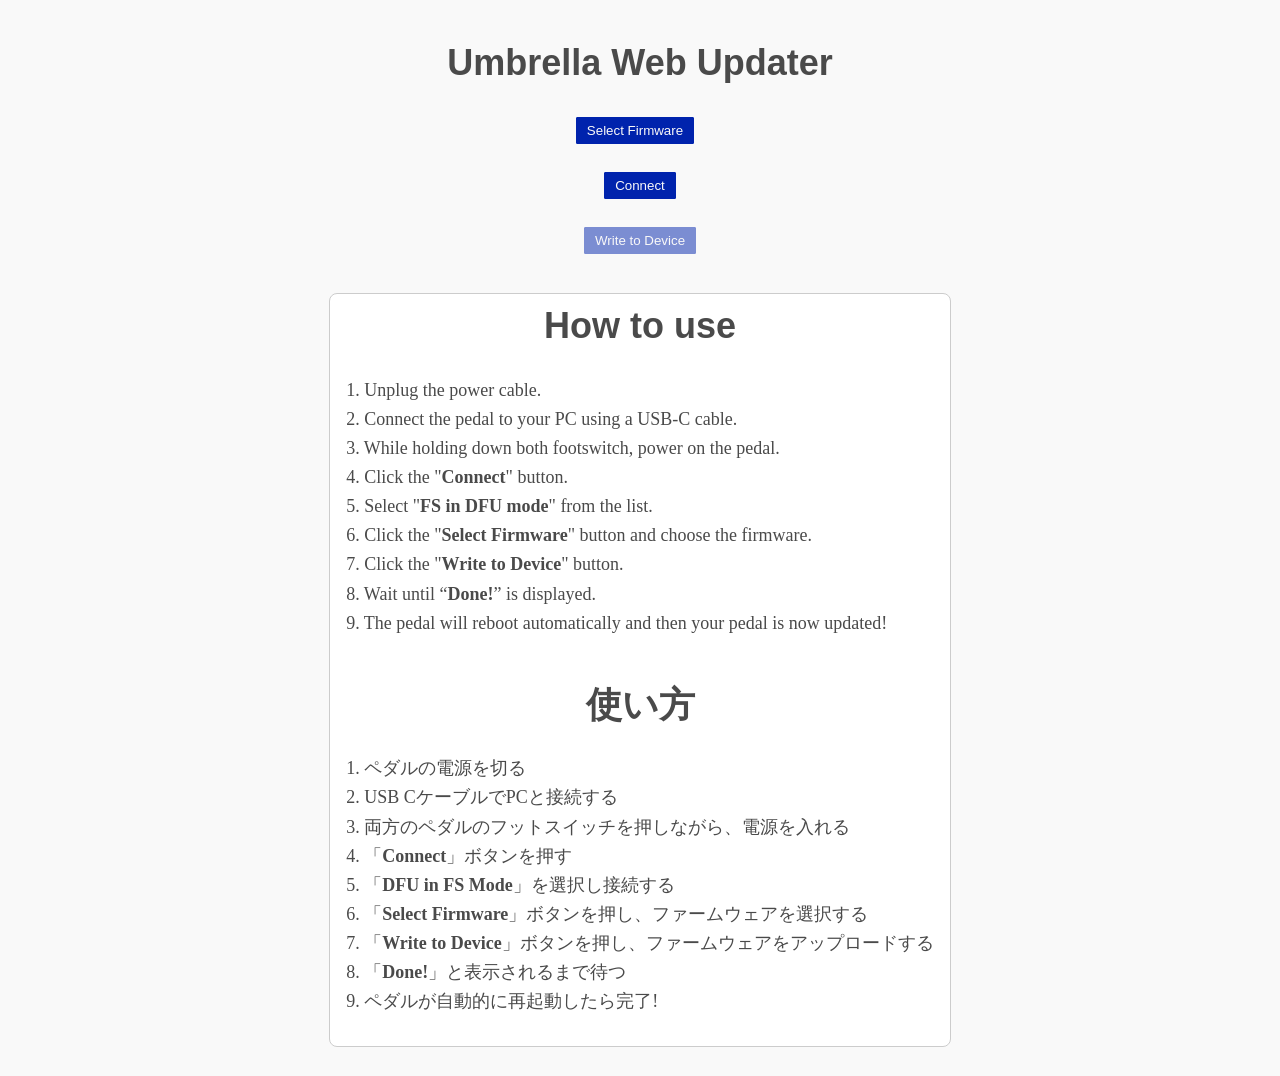
==== index.html @ 56f08927 "Add firmware selection button and enable it before connecting. Update download button state based on" ====
<!DOCTYPE html>
<html>
  <head>
    <meta charset="UTF-8">
    <link rel="stylesheet" type="text/css" href="sakura.css" />
    <link rel="stylesheet" type="text/css" href="custom.css" />
    <title>Umbrella Web Updater</title>
    <script src="dfu-util/dfu.js"></script>
    <script src="dfu-util/dfuse.js"></script>
    <script src="dfu-util/FileSaver.js"></script>
    <script src="dfu-util/dfu-util.js"></script>
    <style>
      p.warning {
        color: red;
      }
      p.error {
        color: red;
        font-weight: bold;
      }
      label.radio {
        display: inline;
      }
      input:invalid {
        color:red;
      }
      body {
        text-align: center;
      }
      #configForm {
        text-align: center;
      }
      #configForm p {
        text-align: center;
      }
      button {
        margin: 5px;
      }
    </style>
  </head>
  <body>
    <h2>Umbrella Web Updater</h2>
    <p>
      <span id="status"></span>
    </p>
    <p style="display: none;">
      <label for="vid">Vendor ID (hex):</label>
      <input list="vendor_ids" type="text" name="vid" id="vid" maxlength="6" size="8" pattern="0x[A-Fa-f0-9]{1,4}"/>
      <datalist id="vendor_ids">
        <option value="0x1209">dapboot DFU bootloader</option>
        <option value="0x0D28">mbed DAPLink</option>
        <option value="0x1EAF">LeafLabs Maple/stm32duino bootloader</option>
      </datalist>
    </p>
    <p>
      <button id="selectFirmware" disabled="true">Select Firmware</button>
      <span id="selectedFirmwareName" style="margin-left: 10px;"></span>
    </p>
    <p>
      <button id="connect">Connect</button>
    </p>
    <dialog id="interfaceDialog" style="display: none;">
      Your device has multiple DFU interfaces. Select one from the list below:
      <form id="interfaceForm" method="dialog">
        <button id="selectInterface" type="submit">Select interface</button>
      </form>
    </dialog>
    <p>
      <div id="usbInfo" style="display: none;"></div>
      <div id="dfuInfo" style="display: none;"></div>
    </p>
    <fieldset style="display: none;">
      <legend>Runtime mode</legend>
      <button id="detach" disabled="none;">Detach DFU</button>
    </fieldset>
    <form id="configForm">
      <label for="transferSize" style="display: none;">Transfer Size:</label>
      <input type="number" name="transferSize" id="transferSize" value="1024" style="display: none;"/>
      <div id="dfuseFields" hidden="true" style="display: none;">
        <label for="dfuseStartAddress" style="display: none;">DfuSe Start Address:</label>
        <input type="text" name="dfuseStartAddress" id="dfuseStartAddress" title="Initial memory address to read/write from (hex)" size="10" pattern="0x[A-Fa-f0-9]+" style="display: none;"/>
        <label for="dfuseUploadSize" style="display: none;">DfuSe Upload Size:</label>
        <input type="number" name="dfuseUploadSize" id="dfuseUploadSize" min="1" style="display: none;"/>
      </div>
      <p style="display: none;">
        <input type="file" id="firmwareFile" name="file" disabled="true"/>
      </p>
      <p>
        <button id="download" disabled="true">Write to Device</button>
      </p>
    <dialog id="firmwareSelectDialog">
      <h2>Select Firmware</h2>
      <div id="firmwareList"></div>
      <form method="dialog">
        <button type="button" id="cancelFirmwareSelect">Cancel</button>
      </form>
    </dialog>
      <div class="log" id="downloadLog"></div>
      <fieldset style="display: none;">
        <legend>Firmware Upload (read from USB device)</legend>
        <p>
          <button id="upload" disabled="true">Upload</button>
        </p>
        <div class="log" id="uploadLog"></div>
      </fieldset>
    </form>
    <div class="howto-box">
      <h2>How to use</h2>
      <p>
        1. Unplug the power cable.<br>
        2. Connect the pedal to your PC using a USB-C cable.<br>
        3. While holding down both footswitch, power on the pedal.<br>
        4. Click the "<strong>Connect</strong>" button.<br>
        5. Select "<strong>FS in DFU mode</strong>" from the list.<br>
        6. Click the "<strong>Select Firmware</strong>" button and choose the firmware.<br>
        7. Click the "<strong>Write to Device</strong>" button.<br>
        8. Wait until “<strong>Done!</strong>” is displayed.<br>
        9. The pedal will reboot automatically and then your pedal is now updated!<br>
        <br>
      <h2>使い方</h2>
        1. ペダルの電源を切る<br>
        2. USB CケーブルでPCと接続する<br>
        3. 両方のペダルのフットスイッチを押しながら、電源を入れる<br>
        4. 「<strong>Connect</strong>」ボタンを押す<br>
        5. 「<strong>DFU in FS Mode</strong>」を選択し接続する<br>
        6. 「<strong>Select Firmware</strong>」ボタンを押し、ファームウェアを選択する<br>
        7. 「<strong>Write to Device</strong>」ボタンを押し、ファームウェアをアップロードする<br>
        8. 「<strong>Done!</strong>」と表示されるまで待つ<br>
        9. ペダルが自動的に再起動したら完了!<br>
      </p>
    </div>
    <h1 style="display: none;">Prerequisites</h1>
    <p style="display: none;">In order to run this demo, you will need:</p>
    <ul style="display: none;">
      <li>
        <p>An up-to-date version of Chrome, at least version 61 or newer</p>
      </li>
      <li>
        <p>A USB DFU class device</p>
        <p>For a WebUSB friendly USB DFU bootloader that can be flashed onto <a href="http://wiki.stm32duino.com/index.php?title=Blue_Pill">inexpensive STM32F103 boards</a>, check out the <a href="https://github.com/devanlai/dapboot">dapboot</a> project.</p>
        <p>Some recent STM32 parts have on-chip USB DfuSe bootloaders that are supported by this site.</p>
      </li>
    <ul>
  </body>
</html>
---- sakura.css ----
/* Sakura.css v1.0.0
 * ================
 * Minimal css theme.
 * Project: https://github.com/oxalorg/sakura
 */
/* Body */
html {
  font-size: 62.5%;
  font-family: serif; }

body {
  font-size: 1.8rem;
  line-height: 1.618;
  max-width: 38em;
  margin: auto;
  color: #4a4a4a;
  background-color: #f9f9f9;
  padding: 13px; }

@media (max-width: 684px) {
  body {
    font-size: 1.53rem; } }
@media (max-width: 382px) {
  body {
    font-size: 1.35rem; } }
h1, h2, h3, h4, h5, h6 {
  line-height: 1.1;
  font-family: Verdana, Geneva, sans-serif;
  font-weight: 700;
  overflow-wrap: break-word;
  word-wrap: break-word;
  -ms-word-break: break-all;
  word-break: break-word;
  -ms-hyphens: auto;
  -moz-hyphens: auto;
  -webkit-hyphens: auto;
  hyphens: auto; }

h1 {
  font-size: 2.35em; }

h2 {
  font-size: 2em; }

h3 {
  font-size: 1.75em; }

h4 {
  font-size: 1.5em; }

h5 {
  font-size: 1.25em; }

h6 {
  font-size: 1em; }

small, sub, sup {
  font-size: 75%; }

hr {
  border-color: #2c8898; }

a {
  text-decoration: none;
  color: #2c8898; }
  a:hover {
    color: #982c61;
    border-bottom: 2px solid #4a4a4a; }

ul {
  padding-left: 1.4em; }

li {
  margin-bottom: 0.4em; }

ul, ol {
    list-style: none;
    padding-left: 0;
  }

blockquote {
  font-style: italic;
  margin-left: 1.5em;
  padding-left: 1em;
  border-left: 3px solid #2c8898; }

img {
  max-width: 100%; }

/* Pre and Code */
pre {
  background-color: #f1f1f1;
  display: block;
  padding: 1em;
  overflow-x: auto; }

code {
  font-size: 0.9em;
  padding: 0 0.5em;
  background-color: #f1f1f1;
  white-space: pre-wrap; }

pre > code {
  padding: 0;
  background-color: transparent;
  white-space: pre; }

/* Tables */
table {
  text-align: justify;
  width: 100%;
  border-collapse: collapse; }

td, th {
  padding: 0.5em;
  border-bottom: 1px solid #f1f1f1; }

/* Buttons, forms and input */
input, textarea {
  border: 1px solid #4a4a4a; }
  input:focus, textarea:focus {
    border: 1px solid #2c8898; }

textarea {
  width: 100%; }

.button, button, input[type="submit"], input[type="reset"], input[type="button"] {
  display: inline-block;
  padding: 5px 10px;
  text-align: center;
  text-decoration: none;
  white-space: nowrap;
  background-color: #0023ad;
  color: #f9f9f9;
  border-radius: 1px;
  border: 1px solid #0023ad;
  cursor: pointer;
  box-sizing: border-box; }
  .button[disabled], button[disabled], input[type="submit"][disabled], input[type="reset"][disabled], input[type="button"][disabled] {
    cursor: default;
    opacity: .5; }
  .button:focus, .button:hover, button:focus, button:hover, input[type="submit"]:focus, input[type="submit"]:hover, input[type="reset"]:focus, input[type="reset"]:hover, input[type="button"]:focus, input[type="button"]:hover {
    background-color: #982c61;
    border-color: #982c61;
    color: #f9f9f9;
    outline: 0; }

textarea, select, input[type] {
  color: #4a4a4a;
  padding: 6px 10px;
  /* The 6px vertically centers text on FF, ignored by Webkit */
  margin-bottom: 10px;
  background-color: #f1f1f1;
  border: 1px solid #f1f1f1;
  border-radius: 4px;
  box-shadow: none;
  box-sizing: border-box; }
  textarea:focus, select:focus, input[type]:focus {
    border: 1px solid #0023ad;
    outline: 0; }

label, legend, fieldset {
  display: block;
  margin-bottom: .5rem;
  font-weight: 600; }
---- custom.css ----
.howto-box {
  background:#ffffff;
  display: inline-block;
  border: 1px solid #ccc;
  border-radius: 8px;
  padding: 12px 16px;
  margin: 16px auto;
  text-align: left;
  max-width: 640px;
}

.howto-box h2 {
  margin-top: 0;
  text-align: center;
}
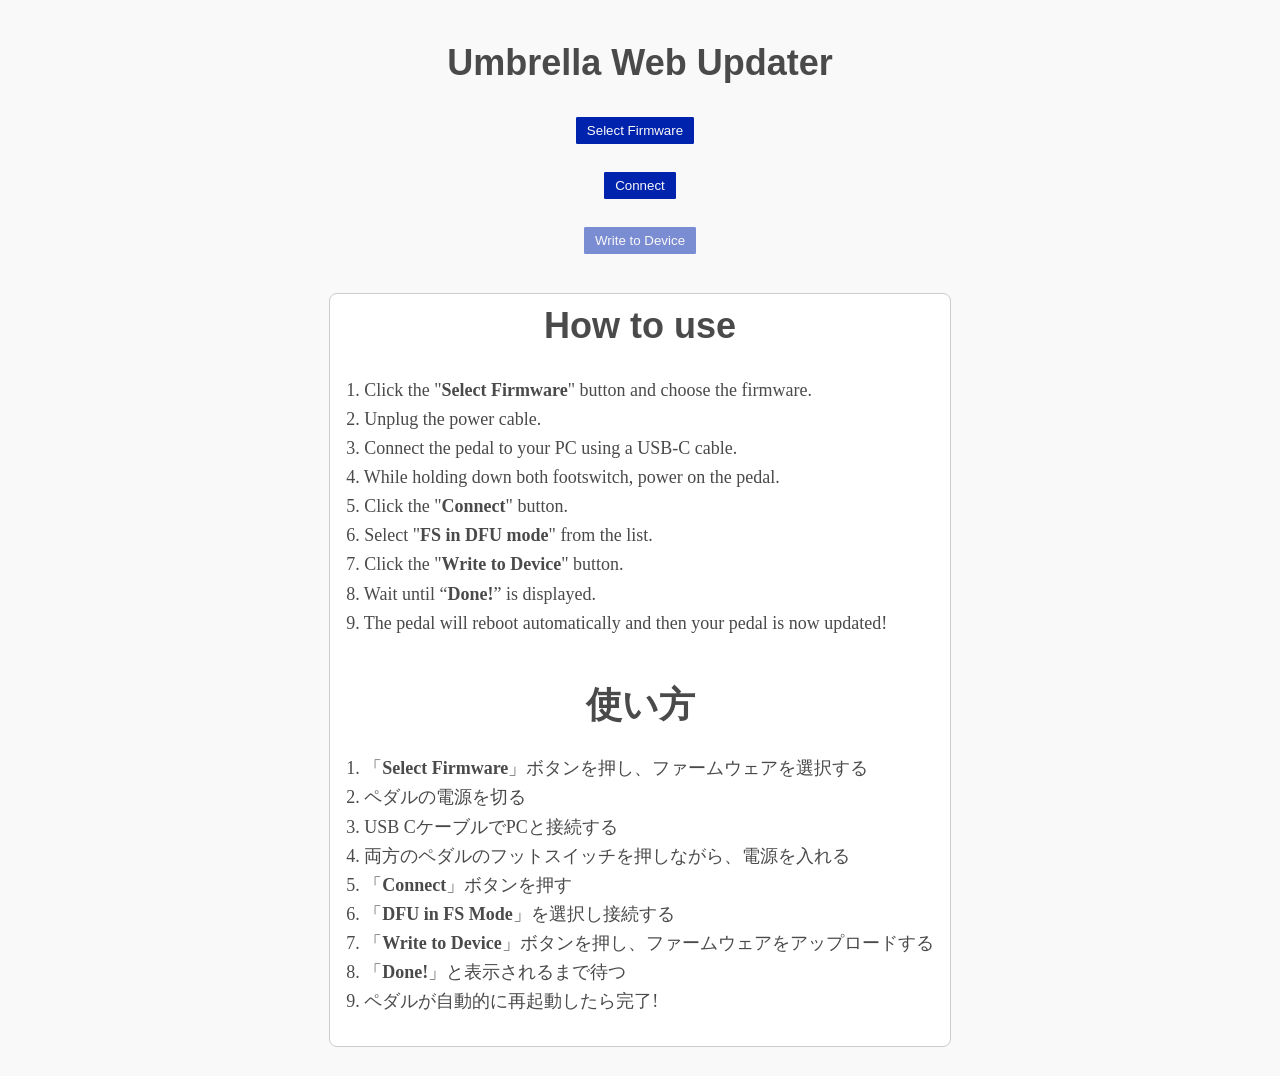
==== commit 296fcf3d: "文章も合わせて変更" ====
--- a/index.html
+++ b/index.html
@@ -106,23 +106,23 @@
     <div class="howto-box">
       <h2>How to use</h2>
       <p>
-        1. Unplug the power cable.<br>
-        2. Connect the pedal to your PC using a USB-C cable.<br>
-        3. While holding down both footswitch, power on the pedal.<br>
-        4. Click the "<strong>Connect</strong>" button.<br>
-        5. Select "<strong>FS in DFU mode</strong>" from the list.<br>
-        6. Click the "<strong>Select Firmware</strong>" button and choose the firmware.<br>
+        1. Click the "<strong>Select Firmware</strong>" button and choose the firmware.<br>
+        2. Unplug the power cable.<br>
+        3. Connect the pedal to your PC using a USB-C cable.<br>
+        4. While holding down both footswitch, power on the pedal.<br>
+        5. Click the "<strong>Connect</strong>" button.<br>
+        6. Select "<strong>FS in DFU mode</strong>" from the list.<br>
         7. Click the "<strong>Write to Device</strong>" button.<br>
         8. Wait until “<strong>Done!</strong>” is displayed.<br>
         9. The pedal will reboot automatically and then your pedal is now updated!<br>
         <br>
       <h2>使い方</h2>
-        1. ペダルの電源を切る<br>
-        2. USB CケーブルでPCと接続する<br>
-        3. 両方のペダルのフットスイッチを押しながら、電源を入れる<br>
-        4. 「<strong>Connect</strong>」ボタンを押す<br>
-        5. 「<strong>DFU in FS Mode</strong>」を選択し接続する<br>
-        6. 「<strong>Select Firmware</strong>」ボタンを押し、ファームウェアを選択する<br>
+        1. 「<strong>Select Firmware</strong>」ボタンを押し、ファームウェアを選択する<br>
+        2. ペダルの電源を切る<br>
+        3. USB CケーブルでPCと接続する<br>
+        4. 両方のペダルのフットスイッチを押しながら、電源を入れる<br>
+        5. 「<strong>Connect</strong>」ボタンを押す<br>
+        6. 「<strong>DFU in FS Mode</strong>」を選択し接続する<br>
         7. 「<strong>Write to Device</strong>」ボタンを押し、ファームウェアをアップロードする<br>
         8. 「<strong>Done!</strong>」と表示されるまで待つ<br>
         9. ペダルが自動的に再起動したら完了!<br>
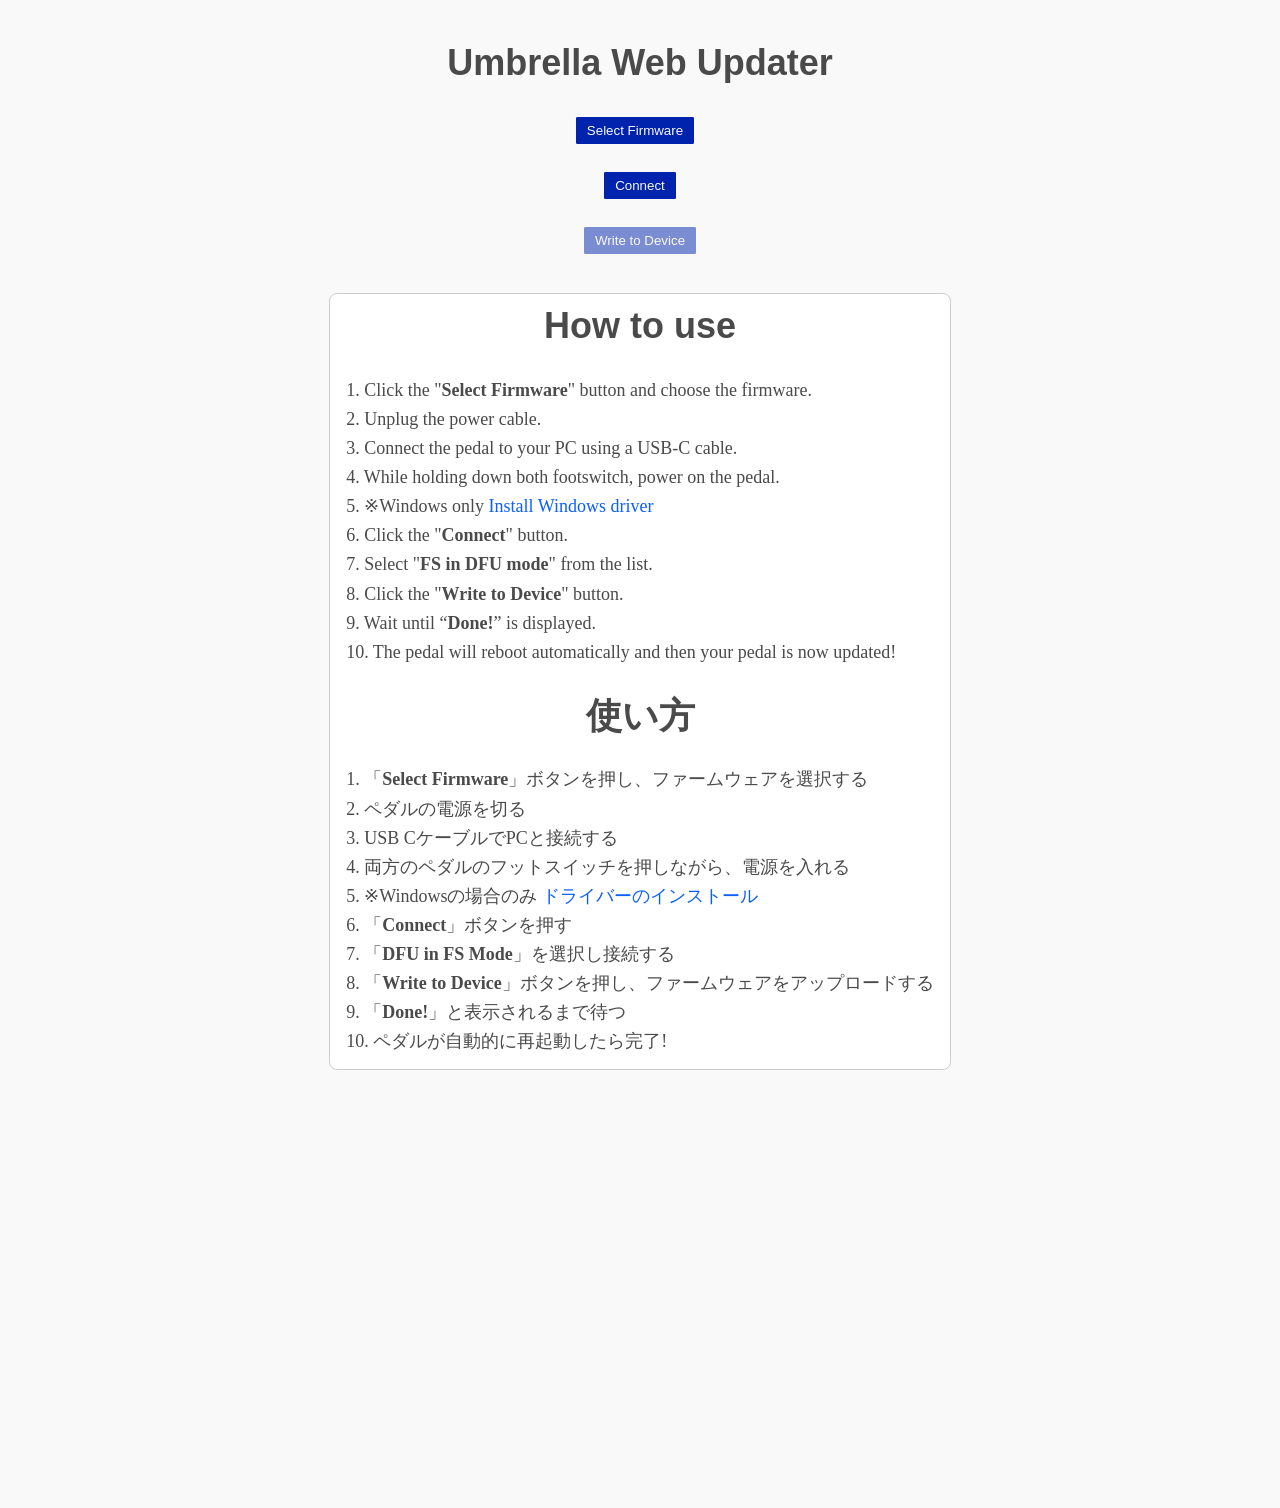
==== commit 1c7a702d: "ドライバの追加" ====
--- a/index.html
+++ b/index.html
@@ -9,33 +9,6 @@
     <script src="dfu-util/dfuse.js"></script>
     <script src="dfu-util/FileSaver.js"></script>
     <script src="dfu-util/dfu-util.js"></script>
-    <style>
-      p.warning {
-        color: red;
-      }
-      p.error {
-        color: red;
-        font-weight: bold;
-      }
-      label.radio {
-        display: inline;
-      }
-      input:invalid {
-        color:red;
-      }
-      body {
-        text-align: center;
-      }
-      #configForm {
-        text-align: center;
-      }
-      #configForm p {
-        text-align: center;
-      }
-      button {
-        margin: 5px;
-      }
-    </style>
   </head>
   <body>
     <h2>Umbrella Web Updater</h2>
@@ -105,28 +78,65 @@
     </form>
     <div class="howto-box">
       <h2>How to use</h2>
-      <p>
+  
         1. Click the "<strong>Select Firmware</strong>" button and choose the firmware.<br>
         2. Unplug the power cable.<br>
         3. Connect the pedal to your PC using a USB-C cable.<br>
         4. While holding down both footswitch, power on the pedal.<br>
-        5. Click the "<strong>Connect</strong>" button.<br>
-        6. Select "<strong>FS in DFU mode</strong>" from the list.<br>
-        7. Click the "<strong>Write to Device</strong>" button.<br>
-        8. Wait until “<strong>Done!</strong>” is displayed.<br>
-        9. The pedal will reboot automatically and then your pedal is now updated!<br>
+        5. ※Windows only
+        <span class="driver-install" tabindex="0" aria-label="install driver">
+          Install Windows driver
+          <span class="driver-install__tooltip" role="tooltip">
+            <b>Windows only. Not necessary on Mac.</b><br>
+            <ol>
+              <li>5.1. Connect the pedal to your PC in bootload mode (perform steps 1-4 of this procedure).</li>
+              <li>5.2. Download and open <a href="https://zadig.akeo.ie/">Zadig</a></li>
+              <li>5.3. Click &quot;<strong>Options</strong>&quot;→&quot;<strong>List All Devices</strong>&quot;</li>
+              <li>5.4. Select &quot;<strong>DFU in FS Mode</strong>&quot; from the list.</li>
+              <li>5.5. Click &quot;<strong>Upgrade Driver</strong>&quot;</li>
+              <li>5.6. Wait a moment for the installation to complete.</li>
+              <li><iframe width="400" height="300" src="https://www.youtube.com/embed/riYThRYxfsk?si=2MlyGIecWldVHVqZ" title="YouTube video player" frameborder="0" allow="accelerometer; autoplay; clipboard-write; encrypted-media; gyroscope; picture-in-picture; web-share" referrerpolicy="strict-origin-when-cross-origin" allowfullscreen></iframe></li>
+            </ol>
+          </span>
+        </span><br>
+        6. Click the "<strong>Connect</strong>" button.<br>
+        7. Select "<strong>FS in DFU mode</strong>" from the list.<br>
+        8. Click the "<strong>Write to Device</strong>" button.<br>
+        9. Wait until “<strong>Done!</strong>” is displayed.<br>
+        10. The pedal will reboot automatically and then your pedal is now updated!<br>
         <br>
+      
+        
       <h2>使い方</h2>
+      
         1. 「<strong>Select Firmware</strong>」ボタンを押し、ファームウェアを選択する<br>
         2. ペダルの電源を切る<br>
         3. USB CケーブルでPCと接続する<br>
         4. 両方のペダルのフットスイッチを押しながら、電源を入れる<br>
-        5. 「<strong>Connect</strong>」ボタンを押す<br>
-        6. 「<strong>DFU in FS Mode</strong>」を選択し接続する<br>
-        7. 「<strong>Write to Device</strong>」ボタンを押し、ファームウェアをアップロードする<br>
-        8. 「<strong>Done!</strong>」と表示されるまで待つ<br>
-        9. ペダルが自動的に再起動したら完了!<br>
-      </p>
+        5. ※Windowsの場合のみ
+
+        <span class="driver-install" tabindex="0" aria-label="install driver">
+          ドライバーのインストール
+          <span class="driver-install__tooltip" role="tooltip">
+            <b>Windowsの場合のみ Macではこの手順は不要です</b><br>
+            <ol>
+              <li>5.1. ペダルをブートロードモードでPCに接続(この手順の 4 までを行う)</li>
+              <li>5.2. <a href="https://zadig.akeo.ie/">Zadig</a>をダウンロードして開く</li>
+              <li>5.3. 「<strong>Options</strong>」→「<strong>List All Devices</strong>」をクリック</li>
+              <li>5.4. リストから「<strong>DFU in FS Mode</strong>」を選ぶ</li>
+              <li>5.5. 「<strong>Upgrade Driver</strong>」をクリック</li>
+              <li>5.6. インストールが完了するまで少し待つ</li>
+              <li><iframe width="400" height="300" src="https://www.youtube.com/embed/riYThRYxfsk?si=2MlyGIecWldVHVqZ" title="YouTube video player" frameborder="0" allow="accelerometer; autoplay; clipboard-write; encrypted-media; gyroscope; picture-in-picture; web-share" referrerpolicy="strict-origin-when-cross-origin" allowfullscreen></iframe></li>
+            </ol>
+          </span>
+          
+        </span><br>
+        6. 「<strong>Connect</strong>」ボタンを押す<br>
+        7. 「<strong>DFU in FS Mode</strong>」を選択し接続する<br>
+        8. 「<strong>Write to Device</strong>」ボタンを押し、ファームウェアをアップロードする<br>
+        9. 「<strong>Done!</strong>」と表示されるまで待つ<br>
+        10. ペダルが自動的に再起動したら完了!<br>
+ 
     </div>
     <h1 style="display: none;">Prerequisites</h1>
     <p style="display: none;">In order to run this demo, you will need:</p>
@@ -139,6 +149,6 @@
         <p>For a WebUSB friendly USB DFU bootloader that can be flashed onto <a href="http://wiki.stm32duino.com/index.php?title=Blue_Pill">inexpensive STM32F103 boards</a>, check out the <a href="https://github.com/devanlai/dapboot">dapboot</a> project.</p>
         <p>Some recent STM32 parts have on-chip USB DfuSe bootloaders that are supported by this site.</p>
       </li>
-    <ul>
+    </ul>
   </body>
 </html>
--- a/custom.css
+++ b/custom.css
@@ -14,3 +14,80 @@
   text-align: center;
 }
 
+p.warning {
+  color: red;
+}
+p.error {
+  color: red;
+  font-weight: bold;
+}
+label.radio {
+  display: inline;
+}
+input:invalid {
+  color: red;
+}
+body {
+  text-align: center;
+}
+#configForm {
+  text-align: center;
+}
+#configForm p {
+  text-align: center;
+}
+button {
+  margin: 5px;
+}
+
+/* Driver install callout (Windows only) */
+.driver-install {
+  position: relative;
+  display: inline-block;
+  color: #0b5fff;
+  cursor: help;
+  line-height: 1.6;
+  text-decoration: none;
+}
+.driver-install:hover,
+.driver-install:focus-within {
+  outline: 2px solid #0b5fff;
+  outline-offset: 2px;
+  border-radius: 6px;
+}
+.driver-install__tooltip {
+  position: absolute;
+  left: 50%;
+  top: calc(100% + 10px);
+  transform: translateX(-50%);
+  width: min(520px, 92vw);
+  text-align: left;
+  padding: 10px 12px;
+  background: #ffffff;
+  color: #1b1b1b;
+  border: 1px solid rgba(0, 0, 0, 0.14);
+  border-radius: 10px;
+  box-shadow: 0 18px 50px rgba(0, 0, 0, 0.18);
+  z-index: 999;
+  opacity: 0;
+  visibility: hidden;
+  pointer-events: none;
+  transition: opacity 140ms ease, transform 140ms ease, visibility 140ms ease;
+}
+.driver-install:hover .driver-install__tooltip,
+.driver-install:focus-within .driver-install__tooltip {
+  opacity: 1;
+  visibility: visible;
+  transform: translateX(-50%) translateY(0);
+  pointer-events: auto;
+}
+.driver-install__tooltip b {
+  display: inline-block;
+  margin-bottom: 6px;
+}
+.driver-install__tooltip ol {
+  margin: 6px 0 0 18px;
+}
+.driver-install__tooltip li {
+  margin: 2px 0;
+}
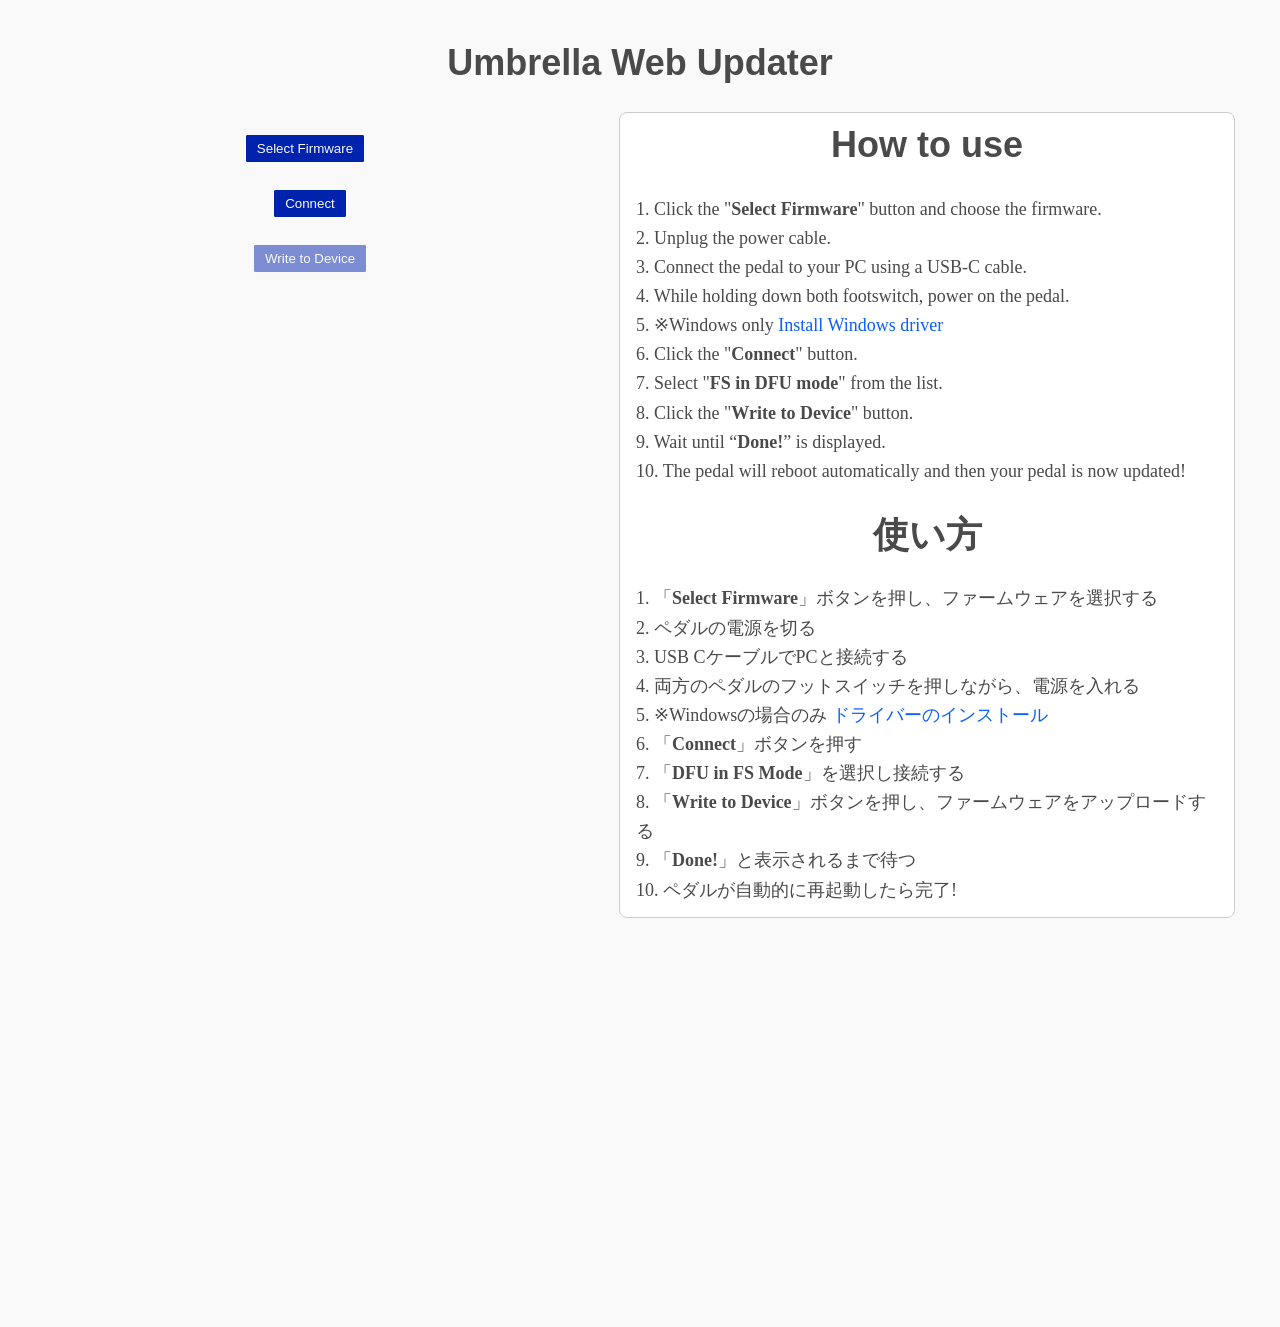
==== commit 25f0b596: "レイアウトの左右分割、ボタン群のスクロール追従" ====
--- a/index.html
+++ b/index.html
@@ -12,6 +12,8 @@
   </head>
   <body>
     <h2>Umbrella Web Updater</h2>
+    <div class="main-layout">
+    <div class="main-controls">
     <p>
       <span id="status"></span>
     </p>
@@ -76,6 +78,7 @@
         <div class="log" id="uploadLog"></div>
       </fieldset>
     </form>
+    </div>
     <div class="howto-box">
       <h2>How to use</h2>
   
@@ -138,6 +141,7 @@
         10. ペダルが自動的に再起動したら完了!<br>
  
     </div>
+    </div>
     <h1 style="display: none;">Prerequisites</h1>
     <p style="display: none;">In order to run this demo, you will need:</p>
     <ul style="display: none;">
--- a/custom.css
+++ b/custom.css
@@ -1,12 +1,33 @@
+.main-layout {
+  display: grid;
+  grid-template-columns: minmax(260px, calc(50vw - 24px)) minmax(420px, calc(50vw - 24px));
+  align-items: flex-start;
+  gap: 24px;
+  box-sizing: border-box;
+  margin: 0 auto;
+  padding: 0 32px 0 12px;
+}
+.main-controls {
+  min-width: 260px;
+  width: 100%;
+  max-width: none;
+  text-align: center;
+  align-self: flex-start;
+  position: sticky;
+  top: 16px;
+  padding: 0 12px;
+  box-sizing: border-box;
+}
 .howto-box {
   background:#ffffff;
-  display: inline-block;
+  flex: 2 1 420px;
+  min-width: 0;
   border: 1px solid #ccc;
   border-radius: 8px;
   padding: 12px 16px;
-  margin: 16px auto;
+  margin: 0;
   text-align: left;
-  max-width: 640px;
+  max-width: 960px;
 }
 
 .howto-box h2 {
@@ -29,6 +50,7 @@
 }
 body {
   text-align: center;
+  max-width: none;
 }
 #configForm {
   text-align: center;
@@ -91,3 +113,22 @@
 .driver-install__tooltip li {
   margin: 2px 0;
 }
+
+@media (max-width: 920px) {
+  .main-layout {
+    display: flex;
+    flex-wrap: wrap;
+    justify-content: center;
+  }
+
+  .main-controls,
+  .howto-box {
+    width: 100%;
+    max-width: 100%;
+  }
+
+  .main-controls {
+    position: static;
+    top: auto;
+  }
+}
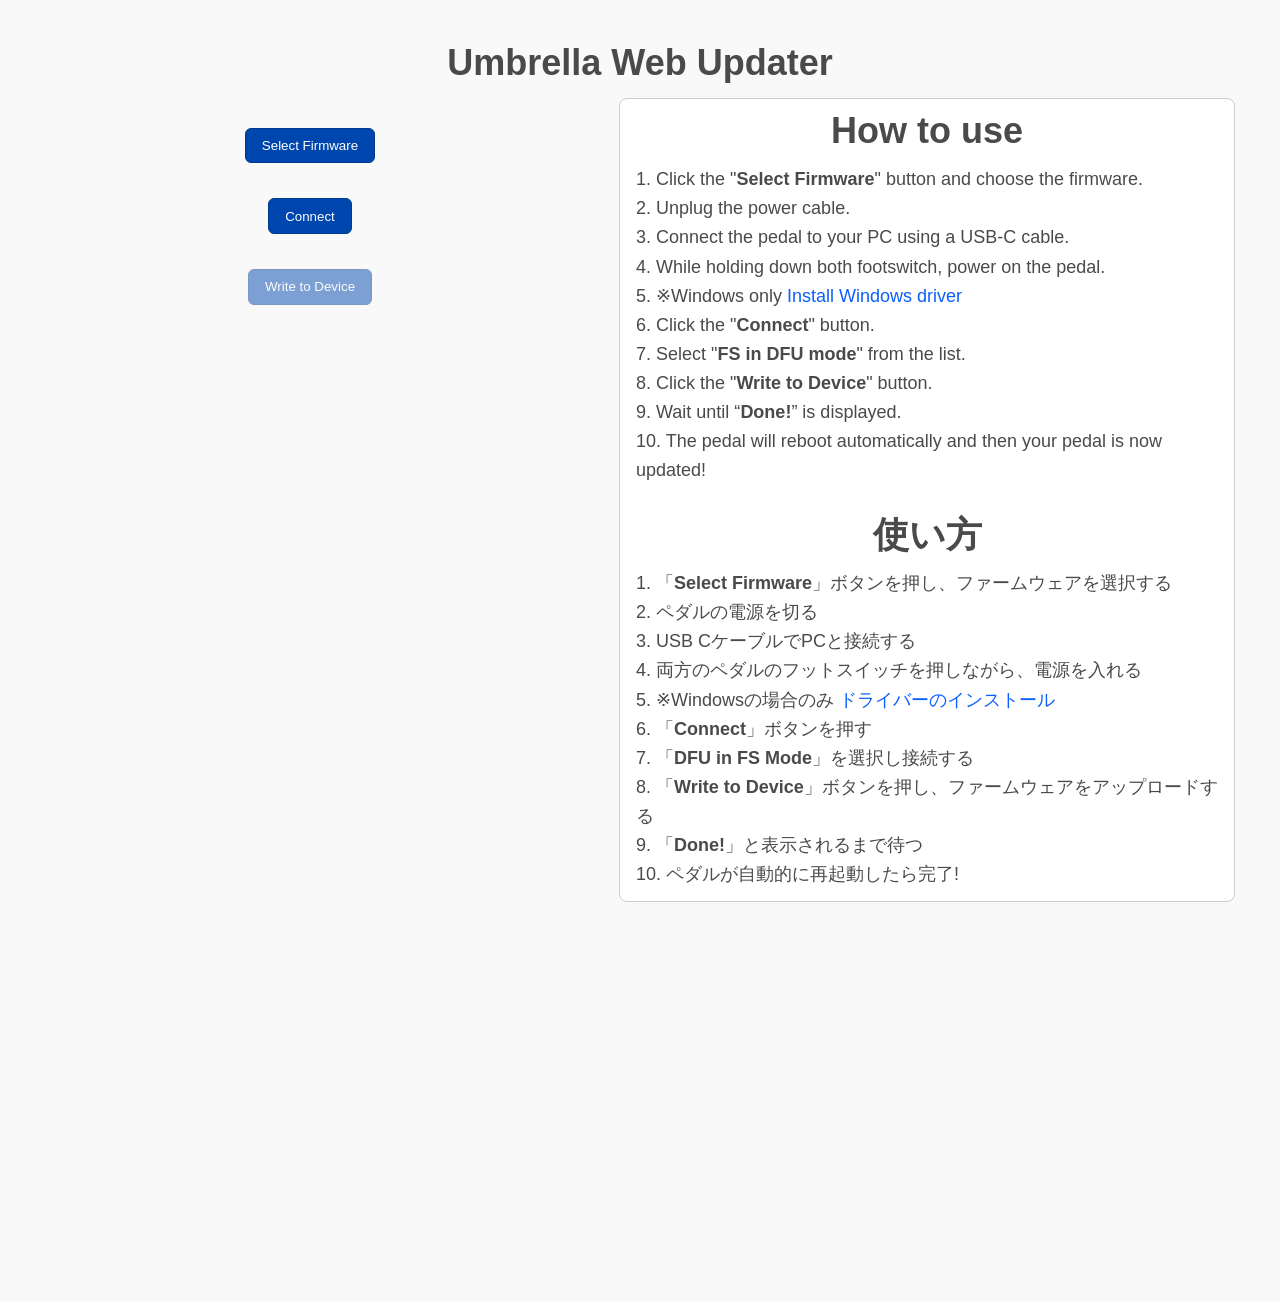
==== commit e16daabb: "Zadigリンク表示の改善 ドライバインストールのホバーウィンドが消えてしまうので表示条件の変更 CSSをなるべく元に戻す select firmwareボタンのずれの解消" ====
--- a/index.html
+++ b/index.html
@@ -28,7 +28,7 @@
     </p>
     <p>
       <button id="selectFirmware" disabled="true">Select Firmware</button>
-      <span id="selectedFirmwareName" style="margin-left: 10px;"></span>
+      <span id="selectedFirmwareName" style="margin-left: 0px;"></span>
     </p>
     <p>
       <button id="connect">Connect</button>
@@ -93,7 +93,7 @@
             <b>Windows only. Not necessary on Mac.</b><br>
             <ol>
               <li>5.1. Connect the pedal to your PC in bootload mode (perform steps 1-4 of this procedure).</li>
-              <li>5.2. Download and open <a href="https://zadig.akeo.ie/">Zadig</a></li>
+              <li>5.2. <a href="https://zadig.akeo.ie/"><u>Download</u></a> and open <strong>Zadig</strong> </li>
               <li>5.3. Click &quot;<strong>Options</strong>&quot;→&quot;<strong>List All Devices</strong>&quot;</li>
               <li>5.4. Select &quot;<strong>DFU in FS Mode</strong>&quot; from the list.</li>
               <li>5.5. Click &quot;<strong>Upgrade Driver</strong>&quot;</li>
@@ -124,7 +124,7 @@
             <b>Windowsの場合のみ Macではこの手順は不要です</b><br>
             <ol>
               <li>5.1. ペダルをブートロードモードでPCに接続(この手順の 4 までを行う)</li>
-              <li>5.2. <a href="https://zadig.akeo.ie/">Zadig</a>をダウンロードして開く</li>
+              <li>5.2. <strong>Zadig</strong>を<a href="https://zadig.akeo.ie/"><u>ダウンロード</u></a>して開く</li>
               <li>5.3. 「<strong>Options</strong>」→「<strong>List All Devices</strong>」をクリック</li>
               <li>5.4. リストから「<strong>DFU in FS Mode</strong>」を選ぶ</li>
               <li>5.5. 「<strong>Upgrade Driver</strong>」をクリック</li>
--- a/sakura.css
+++ b/sakura.css
@@ -1,12 +1,13 @@
-/* Sakura.css v1.0.0
+/* Sakura.css v1.5.1
  * ================
  * Minimal css theme.
- * Project: https://github.com/oxalorg/sakura
+ * Project: https://github.com/oxalorg/sakura/
  */
 /* Body */
 html {
   font-size: 62.5%;
-  font-family: serif; }
+  font-family: -apple-system, BlinkMacSystemFont, "Segoe UI", Roboto, "Helvetica Neue", Arial, "Noto Sans", sans-serif;
+}
 
 body {
   font-size: 1.8rem;
@@ -15,151 +16,228 @@
   margin: auto;
   color: #4a4a4a;
   background-color: #f9f9f9;
-  padding: 13px; }
+  padding: 13px;
+}
 
 @media (max-width: 684px) {
   body {
-    font-size: 1.53rem; } }
+    font-size: 1.53rem;
+  }
+}
 @media (max-width: 382px) {
   body {
-    font-size: 1.35rem; } }
+    font-size: 1.35rem;
+  }
+}
 h1, h2, h3, h4, h5, h6 {
   line-height: 1.1;
-  font-family: Verdana, Geneva, sans-serif;
+  font-family: -apple-system, BlinkMacSystemFont, "Segoe UI", Roboto, "Helvetica Neue", Arial, "Noto Sans", sans-serif;
   font-weight: 700;
+  margin-top: 3rem;
+  margin-bottom: 1.5rem;
   overflow-wrap: break-word;
   word-wrap: break-word;
   -ms-word-break: break-all;
   word-break: break-word;
-  -ms-hyphens: auto;
-  -moz-hyphens: auto;
-  -webkit-hyphens: auto;
-  hyphens: auto; }
+}
 
 h1 {
-  font-size: 2.35em; }
+  font-size: 2.35em;
+}
 
 h2 {
-  font-size: 2em; }
+  font-size: 2em;
+}
 
 h3 {
-  font-size: 1.75em; }
+  font-size: 1.75em;
+}
 
 h4 {
-  font-size: 1.5em; }
+  font-size: 1.5em;
+}
 
 h5 {
-  font-size: 1.25em; }
+  font-size: 1.25em;
+}
 
 h6 {
-  font-size: 1em; }
+  font-size: 1em;
+}
+
+p {
+  margin-top: 0px;
+  margin-bottom: 2.5rem;
+}
 
 small, sub, sup {
-  font-size: 75%; }
+  font-size: 75%;
+}
 
 hr {
-  border-color: #2c8898; }
+  border-color: #1d7484;
+}
 
 a {
   text-decoration: none;
-  color: #2c8898; }
-  a:hover {
-    color: #982c61;
-    border-bottom: 2px solid #4a4a4a; }
+  color: #1d7484;
+}
+a:visited {
+  color: #144f5a;
+}
+a:hover {
+  color: #982c61;
+  border-bottom: 2px solid #4a4a4a;
+}
 
 ul {
-  padding-left: 1.4em; }
+  padding-left: 1.4em;
+  margin-top: 0px;
+  margin-bottom: 2.5rem;
+}
 
 li {
-  margin-bottom: 0.4em; }
-
-ul, ol {
-    list-style: none;
-    padding-left: 0;
-  }
+  margin-bottom: 0.4em;
+}
 
 blockquote {
-  font-style: italic;
-  margin-left: 1.5em;
+  margin-left: 0px;
+  margin-right: 0px;
   padding-left: 1em;
-  border-left: 3px solid #2c8898; }
-
-img {
-  max-width: 100%; }
+  padding-top: 0.8em;
+  padding-bottom: 0.8em;
+  padding-right: 0.8em;
+  border-left: 5px solid #1d7484;
+  margin-bottom: 2.5rem;
+  background-color: #f1f1f1;
+}
+
+blockquote p {
+  margin-bottom: 0;
+}
+
+img, video {
+  height: auto;
+  max-width: 100%;
+  margin-top: 0px;
+  margin-bottom: 2.5rem;
+}
 
 /* Pre and Code */
 pre {
   background-color: #f1f1f1;
   display: block;
   padding: 1em;
-  overflow-x: auto; }
-
-code {
+  overflow-x: auto;
+  margin-top: 0px;
+  margin-bottom: 2.5rem;
+  font-size: 0.9em;
+}
+
+code, kbd, samp {
   font-size: 0.9em;
   padding: 0 0.5em;
   background-color: #f1f1f1;
-  white-space: pre-wrap; }
+  white-space: pre-wrap;
+}
 
 pre > code {
   padding: 0;
   background-color: transparent;
-  white-space: pre; }
+  white-space: pre;
+  font-size: 1em;
+}
 
 /* Tables */
 table {
   text-align: justify;
   width: 100%;
-  border-collapse: collapse; }
+  border-collapse: collapse;
+  margin-bottom: 2rem;
+}
 
 td, th {
   padding: 0.5em;
-  border-bottom: 1px solid #f1f1f1; }
+  border-bottom: 1px solid #f1f1f1;
+}
 
 /* Buttons, forms and input */
 input, textarea {
-  border: 1px solid #4a4a4a; }
-  input:focus, textarea:focus {
-    border: 1px solid #2c8898; }
+  border: 1px solid #4a4a4a;
+}
+input:focus, textarea:focus {
+  border: 1px solid #1d7484;
+}
 
 textarea {
-  width: 100%; }
-
-.button, button, input[type="submit"], input[type="reset"], input[type="button"] {
+  width: 100%;
+}
+
+.button, button,
+input[type=submit],
+input[type=reset],
+input[type=button],
+input[type=file]::file-selector-button {
   display: inline-block;
   padding: 5px 10px;
   text-align: center;
   text-decoration: none;
   white-space: nowrap;
-  background-color: #0023ad;
+  background-color: #1d7484;
   color: #f9f9f9;
   border-radius: 1px;
-  border: 1px solid #0023ad;
+  border: 1px solid #1d7484;
   cursor: pointer;
-  box-sizing: border-box; }
-  .button[disabled], button[disabled], input[type="submit"][disabled], input[type="reset"][disabled], input[type="button"][disabled] {
-    cursor: default;
-    opacity: .5; }
-  .button:focus, .button:hover, button:focus, button:hover, input[type="submit"]:focus, input[type="submit"]:hover, input[type="reset"]:focus, input[type="reset"]:hover, input[type="button"]:focus, input[type="button"]:hover {
-    background-color: #982c61;
-    border-color: #982c61;
-    color: #f9f9f9;
-    outline: 0; }
-
-textarea, select, input[type] {
+  box-sizing: border-box;
+}
+.button:hover, button:hover,
+input[type=submit]:hover,
+input[type=reset]:hover,
+input[type=button]:hover,
+input[type=file]::file-selector-button:hover {
+  background-color: #982c61;
+  color: #f9f9f9;
+  outline: 0;
+}
+
+.button[disabled], button[disabled],
+input[type=submit][disabled],
+input[type=reset][disabled],
+input[type=button][disabled],
+input[type=file][disabled] {
+  cursor: default;
+  opacity: 0.5;
+}
+.button:focus-visible, button:focus-visible,
+input[type=submit]:focus-visible,
+input[type=reset]:focus-visible,
+input[type=button]:focus-visible,
+input[type=file]:focus-visible {
+  outline-style: solid;
+  outline-width: 2px;
+}
+
+textarea, select, input {
   color: #4a4a4a;
-  padding: 6px 10px;
-  /* The 6px vertically centers text on FF, ignored by Webkit */
+  padding: 6px 10px; /* The 6px vertically centers text on FF, ignored by Webkit */
   margin-bottom: 10px;
   background-color: #f1f1f1;
   border: 1px solid #f1f1f1;
   border-radius: 4px;
   box-shadow: none;
-  box-sizing: border-box; }
-  textarea:focus, select:focus, input[type]:focus {
-    border: 1px solid #0023ad;
-    outline: 0; }
+  box-sizing: border-box;
+}
+textarea:focus, select:focus, input:focus {
+  border: 1px solid #1d7484;
+  outline: 0;
+}
+
+input[type=checkbox]:focus {
+  outline: 1px dotted #1d7484;
+}
 
 label, legend, fieldset {
   display: block;
-  margin-bottom: .5rem;
-  font-weight: 600; }
+  margin-bottom: 0.5rem;
+  font-weight: 600;
+}
--- a/custom.css
+++ b/custom.css
@@ -60,6 +60,23 @@
 }
 button {
   margin: 5px;
+  background: #0046AF;
+  color: #ffffff;
+  border: 1px solid #003a8c;
+  border-radius: 6px;
+  padding: 0.7em 1.2em;
+  cursor: pointer;
+  transition: background-color 150ms ease, transform 150ms ease, border-color 150ms ease;
+}
+
+button:hover,
+button:focus-visible {
+  background: #002053;
+  border-color: #002f70;
+}
+
+button:active {
+  background: #002f70;
 }
 
 /* Driver install callout (Windows only) */
@@ -80,7 +97,7 @@
 .driver-install__tooltip {
   position: absolute;
   left: 50%;
-  top: calc(100% + 10px);
+  top: 100%;
   transform: translateX(-50%);
   width: min(520px, 92vw);
   text-align: left;
@@ -97,7 +114,8 @@
   transition: opacity 140ms ease, transform 140ms ease, visibility 140ms ease;
 }
 .driver-install:hover .driver-install__tooltip,
-.driver-install:focus-within .driver-install__tooltip {
+.driver-install:focus-within .driver-install__tooltip,
+.driver-install__tooltip:hover {
   opacity: 1;
   visibility: visible;
   transform: translateX(-50%) translateY(0);
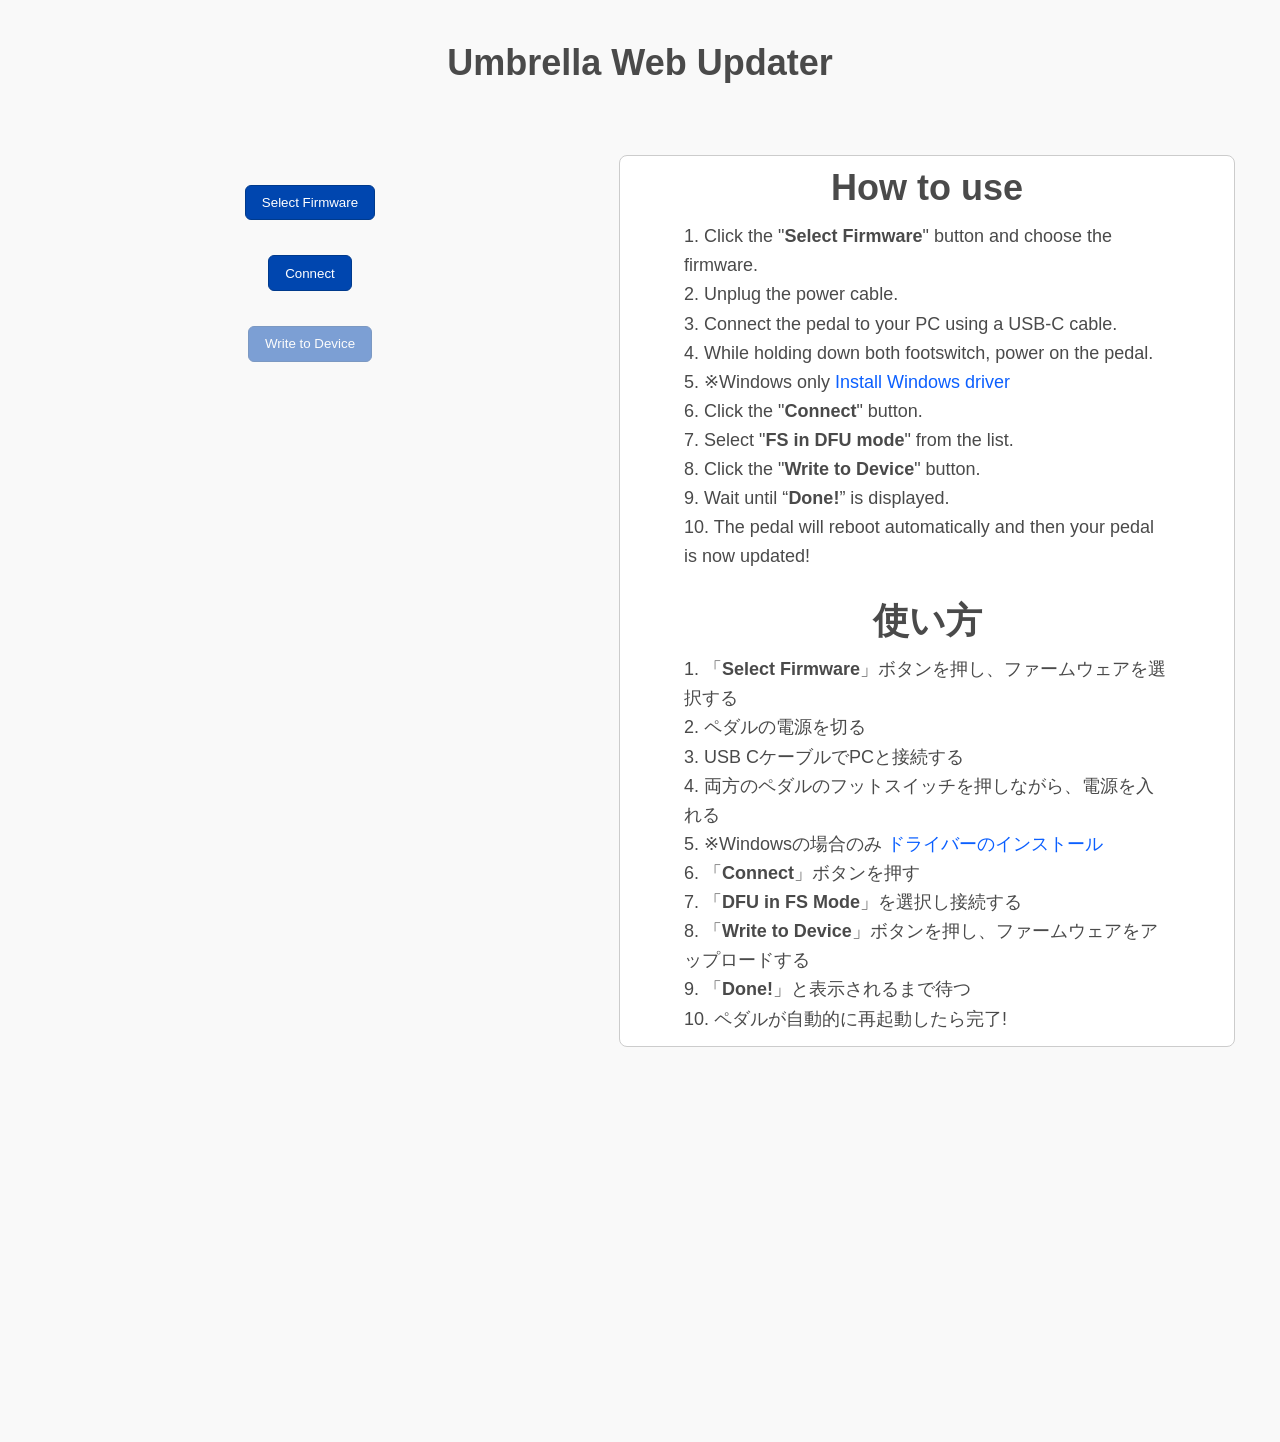
==== commit b1432337: "." ====
--- a/index.html
+++ b/index.html
@@ -91,15 +91,13 @@
           Install Windows driver
           <span class="driver-install__tooltip" role="tooltip">
             <b>Windows only. Not necessary on Mac.</b><br>
-            <ol>
-              <li>5.1. Connect the pedal to your PC in bootload mode (perform steps 1-4 of this procedure).</li>
-              <li>5.2. <a href="https://zadig.akeo.ie/"><u>Download</u></a> and open <strong>Zadig</strong> </li>
-              <li>5.3. Click &quot;<strong>Options</strong>&quot;→&quot;<strong>List All Devices</strong>&quot;</li>
-              <li>5.4. Select &quot;<strong>DFU in FS Mode</strong>&quot; from the list.</li>
-              <li>5.5. Click &quot;<strong>Upgrade Driver</strong>&quot;</li>
-              <li>5.6. Wait a moment for the installation to complete.</li>
-              <li><iframe width="400" height="300" src="https://www.youtube.com/embed/riYThRYxfsk?si=2MlyGIecWldVHVqZ" title="YouTube video player" frameborder="0" allow="accelerometer; autoplay; clipboard-write; encrypted-media; gyroscope; picture-in-picture; web-share" referrerpolicy="strict-origin-when-cross-origin" allowfullscreen></iframe></li>
-            </ol>
+            <li>5.1. Connect the pedal to your PC in bootload mode (perform steps 1-4 of this procedure).</li>
+            <li>5.2. <a href="https://zadig.akeo.ie/" target="_blank" rel="noreferrer noopener"><u>Download</u></a> and open <strong>Zadig</strong> </li>
+            <li>5.3. Click &quot;<strong>Options</strong>&quot;→&quot;<strong>List All Devices</strong>&quot;</li>
+            <li>5.4. Select &quot;<strong>DFU in FS Mode</strong>&quot; from the list.</li>
+            <li>5.5. Click &quot;<strong>Install Driver</strong>&quot;</li>
+            <li>5.6. Wait a moment for the installation to complete.</li>
+            <li><iframe width="400" height="300" src="https://www.youtube.com/embed/riYThRYxfsk?si=2MlyGIecWldVHVqZ" title="YouTube video player" frameborder="0" allow="accelerometer; autoplay; clipboard-write; encrypted-media; gyroscope; picture-in-picture; web-share" referrerpolicy="strict-origin-when-cross-origin" allowfullscreen></iframe></li>
           </span>
         </span><br>
         6. Click the "<strong>Connect</strong>" button.<br>
@@ -122,15 +120,13 @@
           ドライバーのインストール
           <span class="driver-install__tooltip" role="tooltip">
             <b>Windowsの場合のみ Macではこの手順は不要です</b><br>
-            <ol>
-              <li>5.1. ペダルをブートロードモードでPCに接続(この手順の 4 までを行う)</li>
-              <li>5.2. <strong>Zadig</strong>を<a href="https://zadig.akeo.ie/"><u>ダウンロード</u></a>して開く</li>
-              <li>5.3. 「<strong>Options</strong>」→「<strong>List All Devices</strong>」をクリック</li>
-              <li>5.4. リストから「<strong>DFU in FS Mode</strong>」を選ぶ</li>
-              <li>5.5. 「<strong>Upgrade Driver</strong>」をクリック</li>
-              <li>5.6. インストールが完了するまで少し待つ</li>
-              <li><iframe width="400" height="300" src="https://www.youtube.com/embed/riYThRYxfsk?si=2MlyGIecWldVHVqZ" title="YouTube video player" frameborder="0" allow="accelerometer; autoplay; clipboard-write; encrypted-media; gyroscope; picture-in-picture; web-share" referrerpolicy="strict-origin-when-cross-origin" allowfullscreen></iframe></li>
-            </ol>
+            <li>5.1. ペダルをブートロードモードでPCに接続(この手順の 4 までを行う)</li>
+            <li>5.2. <strong>Zadig</strong>を<a href="https://zadig.akeo.ie/" target="_blank" rel="noreferrer noopener"><u>ダウンロード</u></a>して開く</li>
+            <li>5.3. 「<strong>Options</strong>」→「<strong>List All Devices</strong>」をクリック</li>
+            <li>5.4. リストから「<strong>DFU in FS Mode</strong>」を選ぶ</li>
+            <li>5.5. 「<strong>Install Driver</strong>」をクリック</li>
+            <li>5.6. インストールが完了するまで少し待つ</li>
+            <li><iframe width="400" height="300" src="https://www.youtube.com/embed/riYThRYxfsk?si=2MlyGIecWldVHVqZ" title="YouTube video player" frameborder="0" allow="accelerometer; autoplay; clipboard-write; encrypted-media; gyroscope; picture-in-picture; web-share" referrerpolicy="strict-origin-when-cross-origin" allowfullscreen></iframe></li>
           </span>
           
         </span><br>
--- a/custom.css
+++ b/custom.css
@@ -24,7 +24,7 @@
   min-width: 0;
   border: 1px solid #ccc;
   border-radius: 8px;
-  padding: 12px 16px;
+  padding: 12px 64px;
   margin: 0;
   text-align: left;
   max-width: 960px;
@@ -35,10 +35,25 @@
   text-align: center;
 }
 
+body > h2 {
+  margin-bottom: 2em;
+}
+
 p.warning {
   color: red;
 }
 p.error {
+  color: red;
+  font-weight: bold;
+}
+#status.warning,
+#status.error {
+  color: red;
+  font-weight: bold;
+  white-space: pre-line;
+}
+#status.warning,
+#status.error {
   color: red;
   font-weight: bold;
 }
@@ -57,6 +72,19 @@
 }
 #configForm p {
   text-align: center;
+}
+#firmwareList {
+  text-align: center;
+}
+#firmwareList ul {
+  list-style: none;
+  padding: 0;
+  margin: 0 auto;
+  display: inline-block;
+  text-align: center;
+}
+#firmwareList li {
+  margin: 0;
 }
 button {
   margin: 5px;
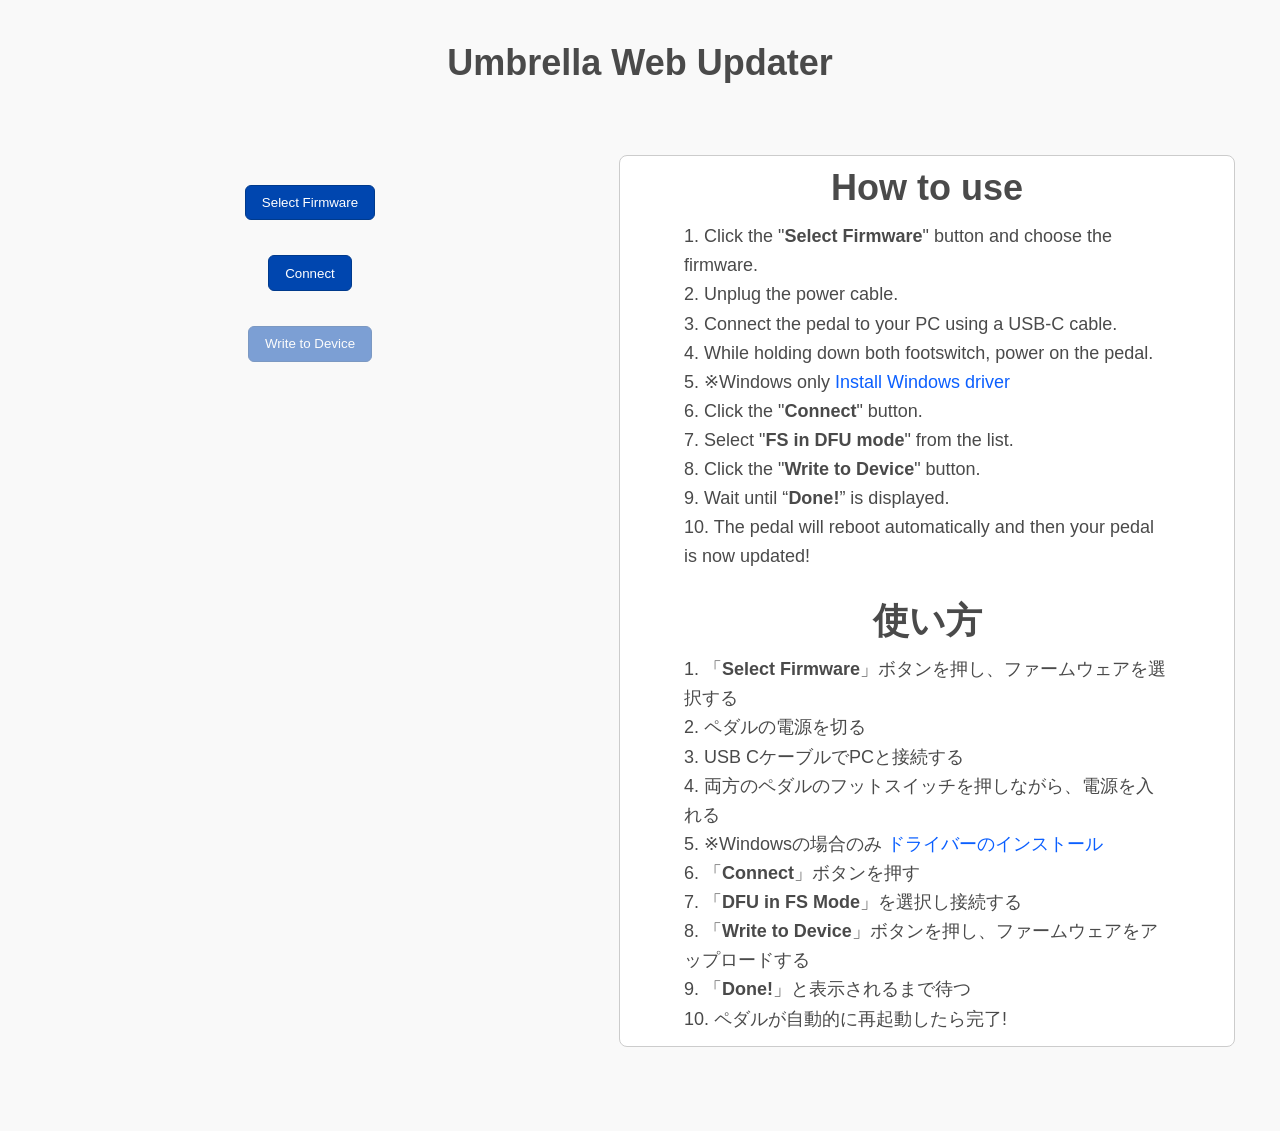
==== commit b05cbc93: "youtubeリンク削除" ====
--- a/index.html
+++ b/index.html
@@ -97,7 +97,6 @@
             <li>5.4. Select &quot;<strong>DFU in FS Mode</strong>&quot; from the list.</li>
             <li>5.5. Click &quot;<strong>Install Driver</strong>&quot;</li>
             <li>5.6. Wait a moment for the installation to complete.</li>
-            <li><iframe width="400" height="300" src="https://www.youtube.com/embed/riYThRYxfsk?si=2MlyGIecWldVHVqZ" title="YouTube video player" frameborder="0" allow="accelerometer; autoplay; clipboard-write; encrypted-media; gyroscope; picture-in-picture; web-share" referrerpolicy="strict-origin-when-cross-origin" allowfullscreen></iframe></li>
           </span>
         </span><br>
         6. Click the "<strong>Connect</strong>" button.<br>
@@ -126,7 +125,6 @@
             <li>5.4. リストから「<strong>DFU in FS Mode</strong>」を選ぶ</li>
             <li>5.5. 「<strong>Install Driver</strong>」をクリック</li>
             <li>5.6. インストールが完了するまで少し待つ</li>
-            <li><iframe width="400" height="300" src="https://www.youtube.com/embed/riYThRYxfsk?si=2MlyGIecWldVHVqZ" title="YouTube video player" frameborder="0" allow="accelerometer; autoplay; clipboard-write; encrypted-media; gyroscope; picture-in-picture; web-share" referrerpolicy="strict-origin-when-cross-origin" allowfullscreen></iframe></li>
           </span>
           
         </span><br>
